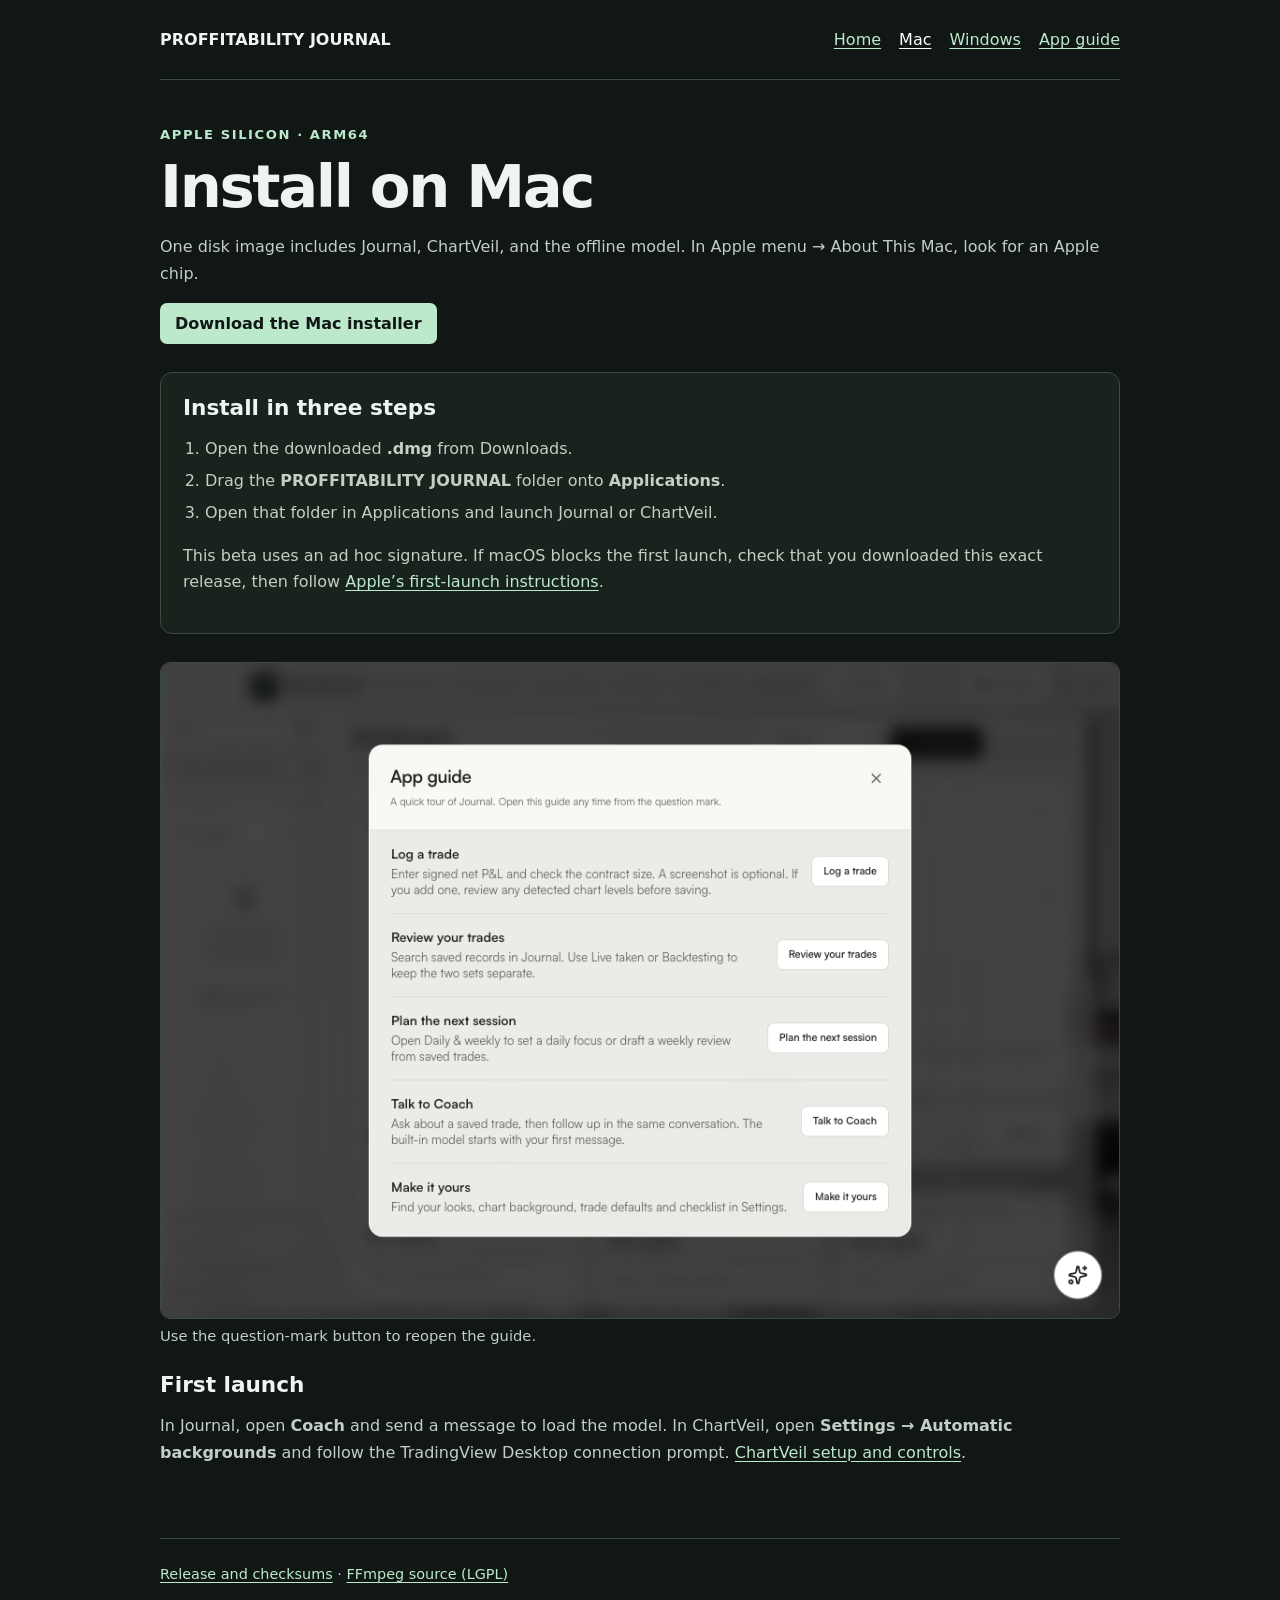
==== docs/mac/index.html @ add7f017 "Publish Mac and Windows installation pages and illustrated guides" ====
<!doctype html>
<html lang="en">
<head>
  <meta charset="utf-8">
  <meta name="viewport" content="width=device-width, initial-scale=1">
  <title>Mac installation · Proffitability Journal + ChartVeil</title>
  <link rel="stylesheet" href="../site.css">
</head>
<body>
  <a class="skip" href="#main">Skip to content</a>
  <header>
    <strong>PROFFITABILITY JOURNAL</strong>
    <nav aria-label="Main"><a href="../">Home</a><a href="./" aria-current="page">Mac</a><a href="../windows/">Windows</a><a href="../guide/">App guide</a></nav>
  </header>
  <main id="main">
    <p class="kicker">Apple Silicon · Arm64</p>
    <h1>Install on Mac</h1>
    <p>One disk image includes Journal, ChartVeil, and the offline model. In Apple menu → About This Mac, look for an Apple chip.</p>
    <a class="download" href="https://github.com/PopetoNM/proffitability-journal-releases/releases/download/v0.4.0-beta.4/Proffitability-Journal-Mac-arm64.dmg">Download the Mac installer</a>
    <section class="panel">
      <h2>Install in three steps</h2>
      <ol>
        <li>Open the downloaded <strong>.dmg</strong> from Downloads.</li>
        <li>Drag the <strong>PROFFITABILITY JOURNAL</strong> folder onto <strong>Applications</strong>.</li>
        <li>Open that folder in Applications and launch Journal or ChartVeil.</li>
      </ol>
      <p>This beta uses an ad hoc signature. If macOS blocks the first launch, check that you downloaded this exact release, then follow <a href="https://support.apple.com/en-us/102445">Apple’s first-launch instructions</a>.</p>
    </section>
    <figure><img src="../screenshots/mac-app-guide.png" alt="The built-in App guide dialog with shortcuts to trade logging, weekly review, Coach and appearance"><figcaption>Use the question-mark button to reopen the guide.</figcaption></figure>
    <section><h2>First launch</h2><p>In Journal, open <strong>Coach</strong> and send a message to load the model. In ChartVeil, open <strong>Settings → Automatic backgrounds</strong> and follow the TradingView Desktop connection prompt. <a href="../guide/#chartveil">ChartVeil setup and controls</a>.</p></section>
  </main>
  <footer><p><a href="https://github.com/PopetoNM/proffitability-journal-releases/releases/tag/v0.4.0-beta.4">Release and checksums</a> · <a href="https://github.com/PopetoNM/proffitability-journal-releases/releases/download/v0.4.0-beta.3/FFmpeg-9.0.2-clean-source.zip">FFmpeg source (LGPL)</a></p></footer>
</body>
</html>
---- docs/site.css ----
:root {
  color-scheme: dark;
  font-family: system-ui, -apple-system, sans-serif;
  color: #eff4f0;
  background: #101714;
  --muted: #c2cec6;
  --line: #3c4b42;
  --panel: #19231d;
  --accent: #bce9cc;
}
* { box-sizing: border-box; }
body { margin: 0; }
header, main, footer { width: min(960px, 100% - 36px); margin: auto; }
header { display: flex; align-items: center; flex-wrap: wrap; justify-content: space-between; gap: 12px; padding: 22px 0; border-bottom: 1px solid var(--line); }
nav { display: flex; flex-wrap: wrap; gap: 4px 18px; }
nav a { padding: 8px 0; }
a { color: var(--accent); text-underline-offset: .2em; }
a:focus-visible { outline: 2px solid #ffdc80; outline-offset: 4px; }
[aria-current="page"] { color: white; }
main { padding-block: 44px; }
h1 { font-size: clamp(2rem, 6vw, 3.7rem); letter-spacing: -.04em; margin: 0 0 12px; line-height: 1.06; }
h2 { font-size: 1.35rem; margin: 0 0 10px; }
p, li { line-height: 1.65; color: var(--muted); }
ul, ol { padding-left: 22px; }
li + li { margin-top: .35rem; }
section { margin-block: 28px; }
.kicker { font-size: .82rem; letter-spacing: .12em; font-weight: 700; color: var(--accent); text-transform: uppercase; margin: 0 0 10px; }
.panel { padding: 22px; border: 1px solid var(--line); border-radius: 12px; background: var(--panel); }
.grid { display: grid; grid-template-columns: repeat(auto-fit, minmax(min(100%, 280px), 1fr)); gap: 15px; }
.download { display: inline-block; padding: 11px 15px; border-radius: 7px; color: #101714; background: var(--accent); font-weight: 700; text-decoration: none; }
.download:hover { background: #ddf5e5; }
figure { margin: 22px 0 0; }
img { width: 100%; height: auto; display: block; border-radius: 10px; border: 1px solid var(--line); }
figcaption { color: var(--muted); margin-top: 8px; font-size: .92rem; }
footer { border-top: 1px solid var(--line); padding: 10px 0 20px; font-size: .9rem; }
.skip { position: fixed; top: 8px; left: 8px; transform: translateY(-200%); background: var(--panel); padding: 10px; }
.skip:focus { transform: none; }
code { overflow-wrap: anywhere; }
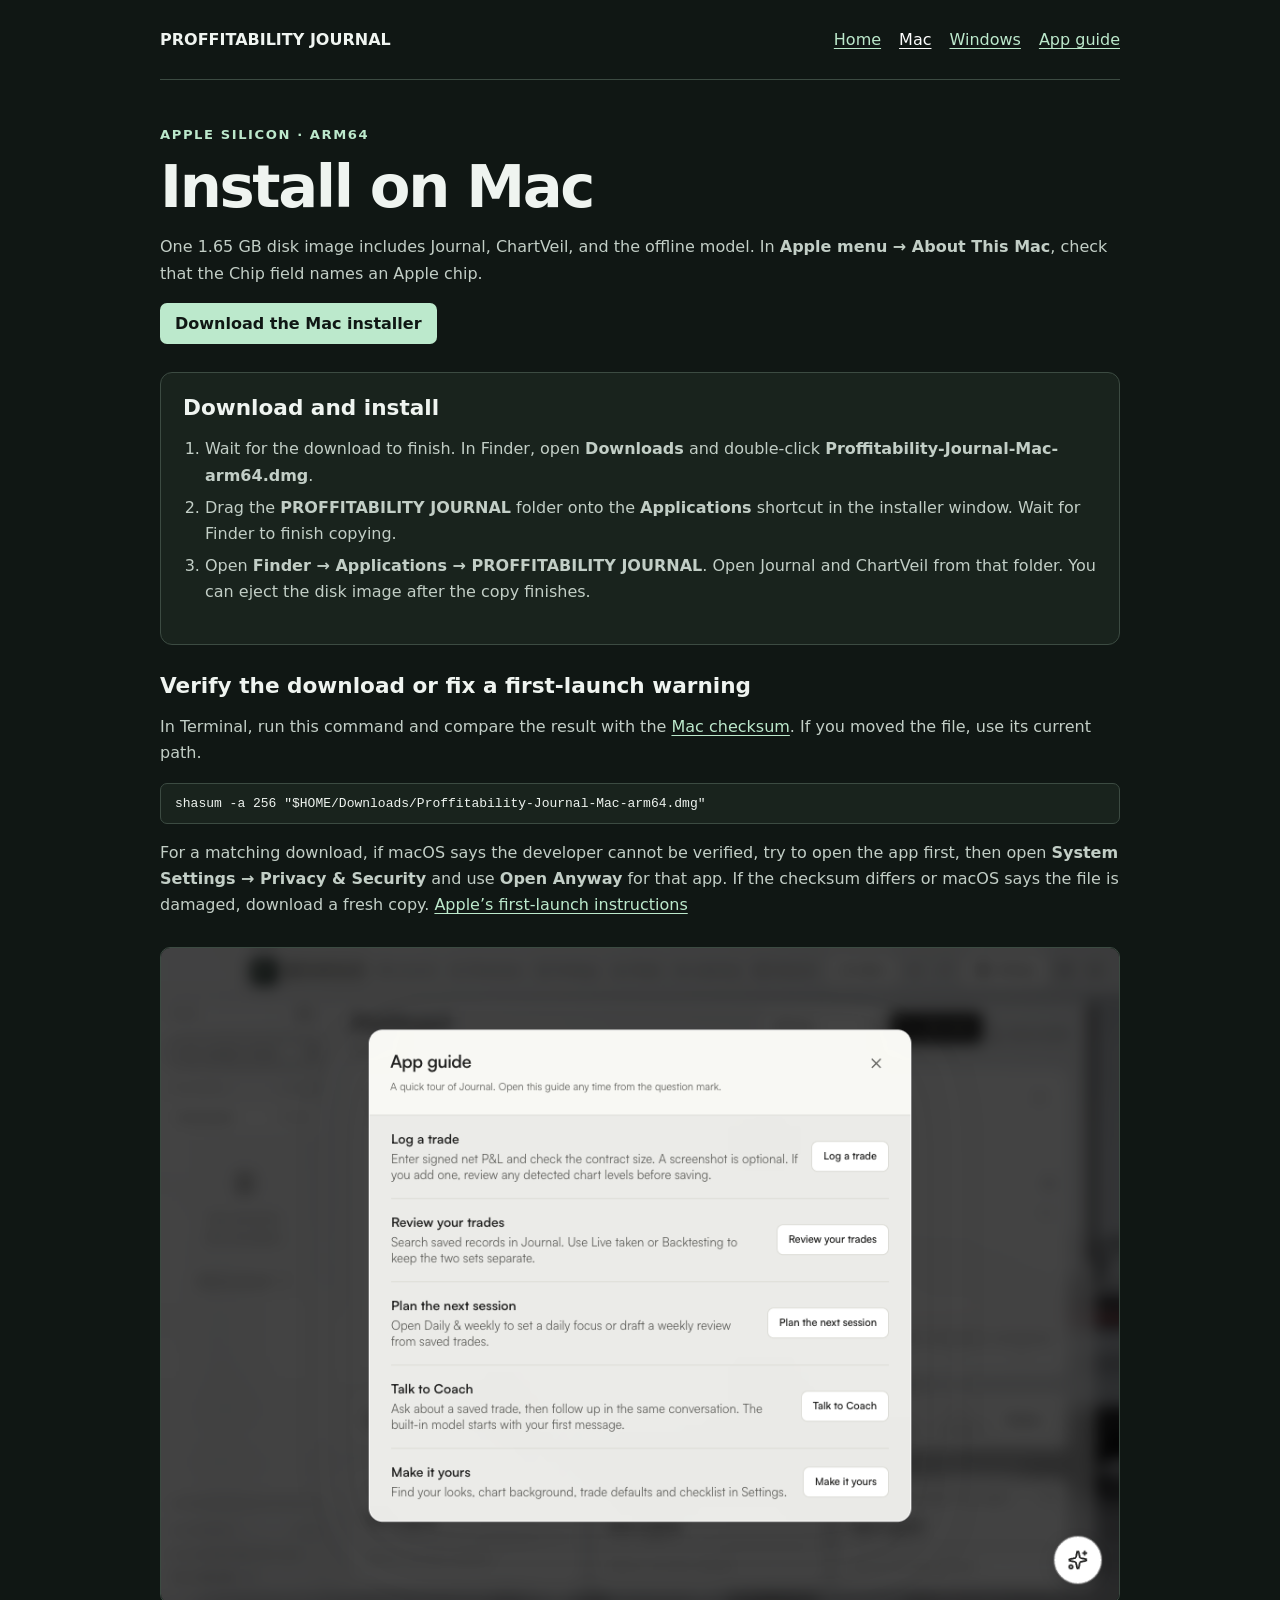
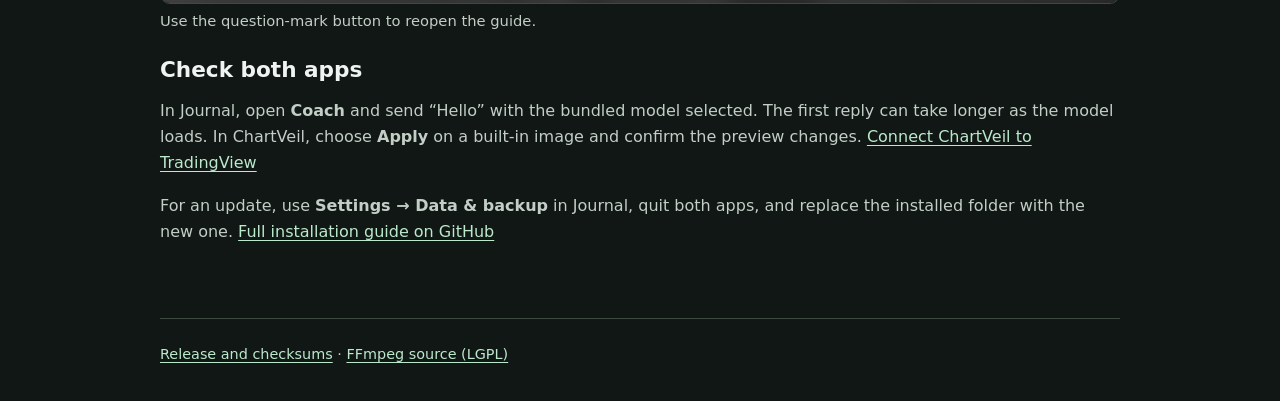
==== commit f80da601: "Publish the verified install guides and Beta 4 trailer" ====
--- a/docs/mac/index.html
+++ b/docs/mac/index.html
@@ -15,19 +15,25 @@
   <main id="main">
     <p class="kicker">Apple Silicon · Arm64</p>
     <h1>Install on Mac</h1>
-    <p>One disk image includes Journal, ChartVeil, and the offline model. In Apple menu → About This Mac, look for an Apple chip.</p>
+    <p>One 1.65 GB disk image includes Journal, ChartVeil, and the offline model. In <strong>Apple menu → About This Mac</strong>, check that the Chip field names an Apple chip.</p>
     <a class="download" href="https://github.com/PopetoNM/proffitability-journal-releases/releases/download/v0.4.0-beta.4/Proffitability-Journal-Mac-arm64.dmg">Download the Mac installer</a>
     <section class="panel">
-      <h2>Install in three steps</h2>
+      <h2>Download and install</h2>
       <ol>
-        <li>Open the downloaded <strong>.dmg</strong> from Downloads.</li>
-        <li>Drag the <strong>PROFFITABILITY JOURNAL</strong> folder onto <strong>Applications</strong>.</li>
-        <li>Open that folder in Applications and launch Journal or ChartVeil.</li>
+        <li>Wait for the download to finish. In Finder, open <strong>Downloads</strong> and double-click <strong>Proffitability-Journal-Mac-arm64.dmg</strong>.</li>
+        <li>Drag the <strong>PROFFITABILITY JOURNAL</strong> folder onto the <strong>Applications</strong> shortcut in the installer window. Wait for Finder to finish copying.</li>
+        <li>Open <strong>Finder → Applications → PROFFITABILITY JOURNAL</strong>. Open Journal and ChartVeil from that folder. You can eject the disk image after the copy finishes.</li>
       </ol>
-      <p>This beta uses an ad hoc signature. If macOS blocks the first launch, check that you downloaded this exact release, then follow <a href="https://support.apple.com/en-us/102445">Apple’s first-launch instructions</a>.</p>
+    </section>
+    <section id="verify"><h2>Verify the download or fix a first-launch warning</h2>
+      <p>In Terminal, run this command and compare the result with the <a href="https://github.com/PopetoNM/proffitability-journal-releases/releases/download/v0.4.0-beta.4/SHA256-Mac.txt">Mac checksum</a>. If you moved the file, use its current path.</p>
+      <pre><code>shasum -a 256 "$HOME/Downloads/Proffitability-Journal-Mac-arm64.dmg"</code></pre>
+      <p>For a matching download, if macOS says the developer cannot be verified, try to open the app first, then open <strong>System Settings → Privacy &amp; Security</strong> and use <strong>Open Anyway</strong> for that app. If the checksum differs or macOS says the file is damaged, download a fresh copy. <a href="https://support.apple.com/en-us/102445">Apple’s first-launch instructions</a></p>
     </section>
     <figure><img src="../screenshots/mac-app-guide.png" alt="The built-in App guide dialog with shortcuts to trade logging, weekly review, Coach and appearance"><figcaption>Use the question-mark button to reopen the guide.</figcaption></figure>
-    <section><h2>First launch</h2><p>In Journal, open <strong>Coach</strong> and send a message to load the model. In ChartVeil, open <strong>Settings → Automatic backgrounds</strong> and follow the TradingView Desktop connection prompt. <a href="../guide/#chartveil">ChartVeil setup and controls</a>.</p></section>
+    <section><h2>Check both apps</h2><p>In Journal, open <strong>Coach</strong> and send “Hello” with the bundled model selected. The first reply can take longer as the model loads. In ChartVeil, choose <strong>Apply</strong> on a built-in image and confirm the preview changes. <a href="../guide/#chartveil">Connect ChartVeil to TradingView</a></p>
+      <p>For an update, use <strong>Settings → Data &amp; backup</strong> in Journal, quit both apps, and replace the installed folder with the new one. <a href="https://github.com/PopetoNM/proffitability-journal-releases/blob/main/INSTALL.md">Full installation guide on GitHub</a></p>
+    </section>
   </main>
   <footer><p><a href="https://github.com/PopetoNM/proffitability-journal-releases/releases/tag/v0.4.0-beta.4">Release and checksums</a> · <a href="https://github.com/PopetoNM/proffitability-journal-releases/releases/download/v0.4.0-beta.3/FFmpeg-9.0.2-clean-source.zip">FFmpeg source (LGPL)</a></p></footer>
 </body>
--- a/docs/site.css
+++ b/docs/site.css
@@ -31,8 +31,16 @@
 .download:hover { background: #ddf5e5; }
 figure { margin: 22px 0 0; }
 img { width: 100%; height: auto; display: block; border-radius: 10px; border: 1px solid var(--line); }
+.trailer { width: 100%; height: auto; aspect-ratio: 16 / 9; display: block; border-radius: 10px; border: 1px solid var(--line); background: #0b1310; }
 figcaption { color: var(--muted); margin-top: 8px; font-size: .92rem; }
 footer { border-top: 1px solid var(--line); padding: 10px 0 20px; font-size: .9rem; }
 .skip { position: fixed; top: 8px; left: 8px; transform: translateY(-200%); background: var(--panel); padding: 10px; }
 .skip:focus { transform: none; }
 code { overflow-wrap: anywhere; }
+pre {
+  overflow-x: auto;
+  padding: 12px 14px;
+  border: 1px solid var(--line);
+  border-radius: 7px;
+  background: var(--panel);
+}
